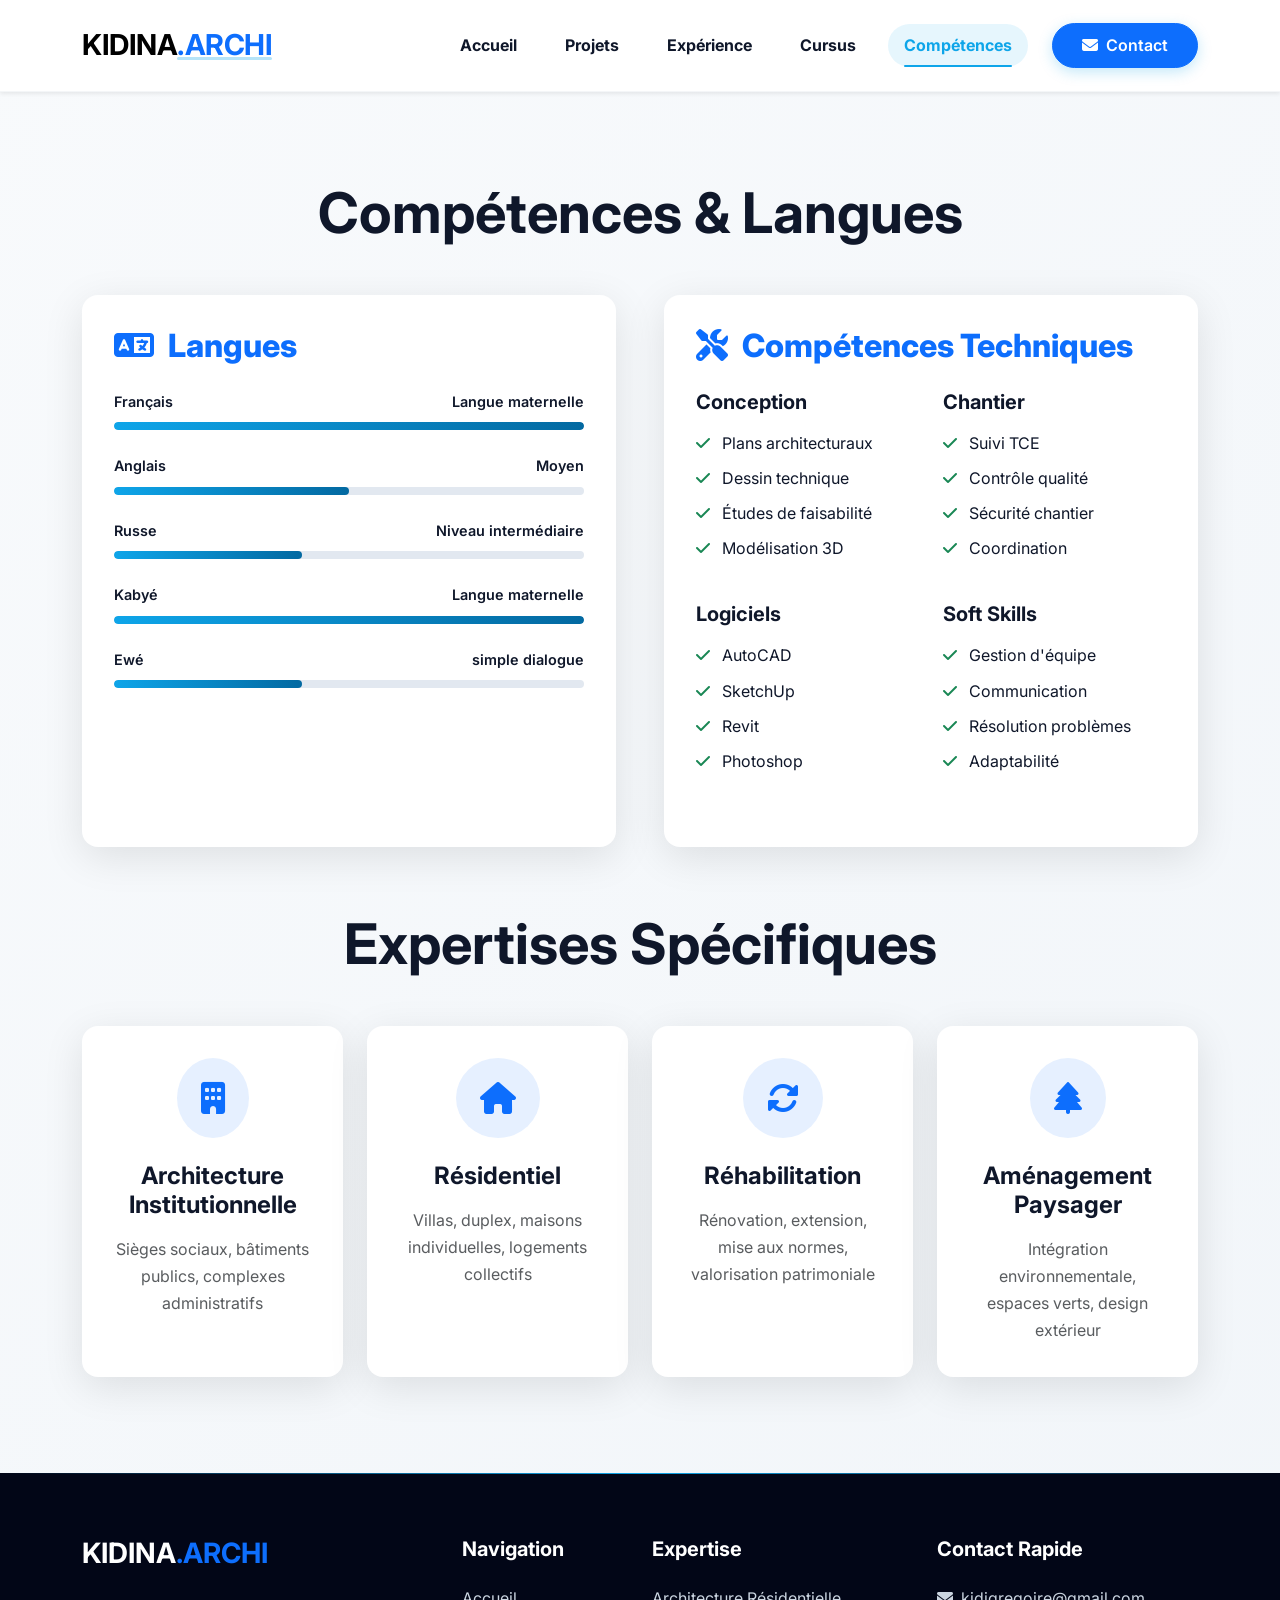
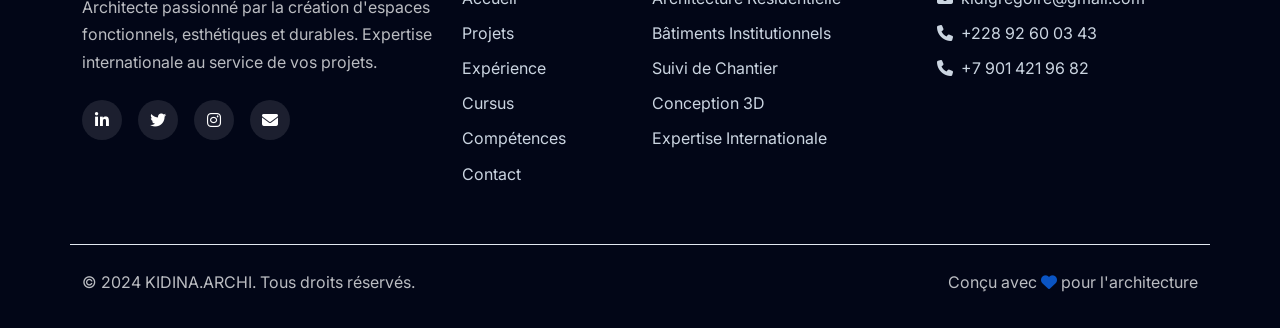
==== competences.html @ 82afd240 "Premier commit" ====
<!DOCTYPE html>
<html lang="fr">
<head>
    <meta charset="UTF-8">
    <meta name="viewport" content="width=device-width, initial-scale=1.0">
    <title>Compétences | KIDINA.ARCHI</title>
    
    <!-- Mêmes liens CSS que index.html -->
    <link href="https://cdn.jsdelivr.net/npm/bootstrap@5.3.0/dist/css/bootstrap.min.css" rel="stylesheet">
    <link rel="stylesheet" href="https://cdnjs.cloudflare.com/ajax/libs/font-awesome/6.4.0/css/all.min.css">
    <link href="https://fonts.googleapis.com/css2?family=Inter:wght@300;400;500;600;700;800;900&display=swap" rel="stylesheet">
    
    <!-- Style local - CHEMIN CORRECT -->
    <link rel="stylesheet" href="style.css">
</head>
<body>
    <!-- Navigation identique à index.html -->
    <nav class="navbar navbar-expand-lg fixed-top shadow-sm">
        <div class="container">
            <a class="navbar-brand fw-bold" href="index.html">
                KIDINA<span class="text-primary">.ARCHI</span>
            </a>
            
            <button class="navbar-toggler" type="button" data-bs-toggle="collapse" data-bs-target="#mainNav">
                <i class="fas fa-bars"></i>
            </button>
            
            <div class="collapse navbar-collapse" id="mainNav">
                <ul class="navbar-nav ms-auto align-items-center gap-3">
                    <li class="nav-item">
                        <a class="nav-link fw-bold" href="index.html">Accueil</a>
                    </li>
                    <li class="nav-item">
                        <a class="nav-link fw-bold" href="projets.html">Projets</a>
                    </li>
                    <li class="nav-item">
                        <a class="nav-link fw-bold" href="experience.html">Expérience</a>
                    </li>
                    <li class="nav-item">
                        <a class="nav-link fw-bold" href="cursus.html">Cursus</a>
                    </li>
                    <li class="nav-item">
                        <a class="nav-link fw-bold active" href="competences.html">Compétences</a>
                    </li>
                    <li class="nav-item ms-lg-2">
                        <a class="btn btn-primary btn-nav" href="contact.html">
                            <i class="fas fa-envelope me-2"></i>Contact
                        </a>
                    </li>
                </ul>
            </div>
        </div>
    </nav>

    <!-- Section principale -->
    <section class="section-padding" style="padding-top: 100px;">
        <div class="container">
            <h1 class="display-2 fw-bold mb-5 text-center reveal">Compétences & Langues</h1>
            
            <div class="row g-5">
                <!-- Langues -->
                <div class="col-lg-6 reveal">
                    <div class="card-modern h-100">
                        <h2 class="text-primary mb-4"><i class="fas fa-language me-2"></i> Langues</h2>
                        
                        <div class="skill-category">
                            <div class="skill-item">
                                <div class="skill-info">
                                    <span>Français</span>
                                    <span>Langue maternelle</span>
                                </div>
                                <div class="progress">
                                    <div class="progress-bar" style="width: 100%"></div>
                                </div>
                            </div>
                            
                            <div class="skill-item">
                                <div class="skill-info">
                                    <span>Anglais</span>
                                    <span>Moyen</span>
                                </div>
                                <div class="progress">
                                    <div class="progress-bar" style="width: 50%"></div>
                                </div>
                            </div>
                            
                            <div class="skill-item">
                                <div class="skill-info">
                                    <span>Russe</span>
                                    <span>Niveau intermédiaire</span>
                                </div>
                                <div class="progress">
                                    <div class="progress-bar" style="width: 40%"></div>
                                </div>
                            </div>
                            
                            <div class="skill-item">
                                <div class="skill-info">
                                    <span>Kabyé</span>
                                    <span>Langue maternelle</span>
                                </div>
                                <div class="progress">
                                    <div class="progress-bar" style="width: 100%"></div>
                                </div>
                            </div>
                            
                            <div class="skill-item">
                                <div class="skill-info">
                                    <span>Ewé</span>
                                    <span>simple dialogue</span>
                                </div>
                                <div class="progress">
                                    <div class="progress-bar" style="width: 40%"></div>
                                </div>
                            </div>
                        </div>
                    </div>
                </div>
                
                <!-- Compétences Techniques -->
                <div class="col-lg-6 reveal delay-1">
                    <div class="card-modern h-100">
                        <h2 class="text-primary mb-4"><i class="fas fa-tools me-2"></i> Compétences Techniques</h2>
                        
                        <div class="row">
                            <div class="col-md-6 mb-4">
                                <h5 class="fw-bold mb-3">Conception</h5>
                                <ul class="list-unstyled">
                                    <li class="mb-2"><i class="fas fa-check text-success me-2"></i> Plans architecturaux</li>
                                    <li class="mb-2"><i class="fas fa-check text-success me-2"></i> Dessin technique</li>
                                    <li class="mb-2"><i class="fas fa-check text-success me-2"></i> Études de faisabilité</li>
                                    <li class="mb-2"><i class="fas fa-check text-success me-2"></i> Modélisation 3D</li>
                                </ul>
                            </div>
                            
                            <div class="col-md-6 mb-4">
                                <h5 class="fw-bold mb-3">Chantier</h5>
                                <ul class="list-unstyled">
                                    <li class="mb-2"><i class="fas fa-check text-success me-2"></i> Suivi TCE</li>
                                    <li class="mb-2"><i class="fas fa-check text-success me-2"></i> Contrôle qualité</li>
                                    <li class="mb-2"><i class="fas fa-check text-success me-2"></i> Sécurité chantier</li>
                                    <li class="mb-2"><i class="fas fa-check text-success me-2"></i> Coordination</li>
                                </ul>
                            </div>
                            
                            <div class="col-md-6 mb-4">
                                <h5 class="fw-bold mb-3">Logiciels</h5>
                                <ul class="list-unstyled">
                                    <li class="mb-2"><i class="fas fa-check text-success me-2"></i> AutoCAD</li>
                                    <li class="mb-2"><i class="fas fa-check text-success me-2"></i> SketchUp</li>
                                    <li class="mb-2"><i class="fas fa-check text-success me-2"></i> Revit</li>
                                    <li class="mb-2"><i class="fas fa-check text-success me-2"></i> Photoshop</li>
                                </ul>
                            </div>
                            
                            <div class="col-md-6 mb-4">
                                <h5 class="fw-bold mb-3">Soft Skills</h5>
                                <ul class="list-unstyled">
                                    <li class="mb-2"><i class="fas fa-check text-success me-2"></i> Gestion d'équipe</li>
                                    <li class="mb-2"><i class="fas fa-check text-success me-2"></i> Communication</li>
                                    <li class="mb-2"><i class="fas fa-check text-success me-2"></i> Résolution problèmes</li>
                                    <li class="mb-2"><i class="fas fa-check text-success me-2"></i> Adaptabilité</li>
                                </ul>
                            </div>
                        </div>
                    </div>
                </div>
            </div>

            <!-- Section Compétences Complémentaires -->
            <div class="row mt-6">
                <div class="col-12">
                    <h2 class="display-4 fw-bold mb-5 text-center reveal">Expertises Spécifiques</h2>
                </div>
                
                <div class="col-md-6 col-lg-3 reveal">
                    <div class="card-modern text-center h-100">
                        <div class="bg-primary bg-opacity-10 rounded-circle p-4 d-inline-flex mb-4">
                            <i class="fas fa-building fa-2x text-primary"></i>
                        </div>
                        <h4 class="fw-bold mb-3">Architecture Institutionnelle</h4>
                        <p class="text-muted mb-0">
                            Sièges sociaux, bâtiments publics, complexes administratifs
                        </p>
                    </div>
                </div>
                
                <div class="col-md-6 col-lg-3 reveal delay-1">
                    <div class="card-modern text-center h-100">
                        <div class="bg-primary bg-opacity-10 rounded-circle p-4 d-inline-flex mb-4">
                            <i class="fas fa-home fa-2x text-primary"></i>
                        </div>
                        <h4 class="fw-bold mb-3">Résidentiel</h4>
                        <p class="text-muted mb-0">
                            Villas, duplex, maisons individuelles, logements collectifs
                        </p>
                    </div>
                </div>
                
                <div class="col-md-6 col-lg-3 reveal delay-2">
                    <div class="card-modern text-center h-100">
                        <div class="bg-primary bg-opacity-10 rounded-circle p-4 d-inline-flex mb-4">
                            <i class="fas fa-sync-alt fa-2x text-primary"></i>
                        </div>
                        <h4 class="fw-bold mb-3">Réhabilitation</h4>
                        <p class="text-muted mb-0">
                            Rénovation, extension, mise aux normes, valorisation patrimoniale
                        </p>
                    </div>
                </div>
                
                <div class="col-md-6 col-lg-3 reveal delay-3">
                    <div class="card-modern text-center h-100">
                        <div class="bg-primary bg-opacity-10 rounded-circle p-4 d-inline-flex mb-4">
                            <i class="fas fa-tree fa-2x text-primary"></i>
                        </div>
                        <h4 class="fw-bold mb-3">Aménagement Paysager</h4>
                        <p class="text-muted mb-0">
                            Intégration environnementale, espaces verts, design extérieur
                        </p>
                    </div>
                </div>
            </div>
        </div>
    </section>

    <!-- Footer identique à index.html -->
    <footer class="footer">
        <div class="container">
            <div class="row mb-5">
                <div class="col-lg-4 mb-4 mb-lg-0">
                    <h3 class="text-white fw-bold mb-4">KIDINA<span class="text-primary">.ARCHI</span></h3>
                    <p class="text-light opacity-75">
                        Architecte passionné par la création d'espaces fonctionnels, 
                        esthétiques et durables. Expertise internationale au service 
                        de vos projets.
                    </p>
                    <div class="social-links">
                        <a href="#" class="social-link">
                            <i class="fab fa-linkedin-in"></i>
                        </a>
                        <a href="#" class="social-link">
                            <i class="fab fa-twitter"></i>
                        </a>
                        <a href="#" class="social-link">
                            <i class="fab fa-instagram"></i>
                        </a>
                        <a href="mailto:kidigregoire@gmail.com" class="social-link">
                            <i class="fas fa-envelope"></i>
                        </a>
                    </div>
                </div>
                
                <div class="col-lg-2 col-md-6 mb-4 mb-lg-0">
                    <h5 class="text-white fw-bold mb-4">Navigation</h5>
                    <div class="footer-links">
                        <a href="index.html">Accueil</a>
                        <a href="projets.html">Projets</a>
                        <a href="experience.html">Expérience</a>
                        <a href="cursus.html">Cursus</a>
                        <a href="competences.html">Compétences</a>
                        <a href="contact.html">Contact</a>
                    </div>
                </div>
                
                <div class="col-lg-3 col-md-6 mb-4 mb-lg-0">
                    <h5 class="text-white fw-bold mb-4">Expertise</h5>
                    <div class="footer-links">
                        <a href="projets.html?filter=res">Architecture Résidentielle</a>
                        <a href="projets.html?filter=inst">Bâtiments Institutionnels</a>
                        <a href="experience.html">Suivi de Chantier</a>
                        <a href="competences.html">Conception 3D</a>
                        <a href="cursus.html">Expertise Internationale</a>
                    </div>
                </div>
                
                <div class="col-lg-3">
                    <h5 class="text-white fw-bold mb-4">Contact Rapide</h5>
                    <div class="footer-links">
                        <a href="mailto:kidigregoire@gmail.com">
                            <i class="fas fa-envelope me-2"></i>kidigregoire@gmail.com
                        </a>
                        <a href="tel:+22892600343">
                            <i class="fas fa-phone me-2"></i>+228 92 60 03 43
                        </a>
                        <a href="tel:+79014219682">
                            <i class="fas fa-phone me-2"></i>+7 901 421 96 82
                        </a>
                    </div>
                </div>
            </div>
            
            <div class="row pt-4 border-top border-light border-opacity-10">
                <div class="col-md-6">
                    <p class="mb-0 text-light opacity-75">
                        © 2024 KIDINA.ARCHI. Tous droits réservés.
                    </p>
                </div>
                <div class="col-md-6 text-md-end">
                    <p class="mb-0 text-light opacity-75">
                        Conçu avec <i class="fas fa-heart text-primary"></i> pour l'architecture
                    </p>
                </div>
            </div>
        </div>
    </footer>

    <!-- Scripts -->
    <script src="https://cdn.jsdelivr.net/npm/bootstrap@5.3.0/dist/js/bootstrap.bundle.min.js"></script>
    <!-- CHEMIN LOCAL CORRECT -->
    <script src="script.js"></script>
</body>
</html>
---- style.css ----
/* ============================================
   VARIABLES & RESET
============================================ */
:root {
    --primary: #0ea5e9;      /* Cyan vif - moderne */
    --primary-dark: #0369a1;
    --dark: #0f172a;         /* Bleu nuit */
    --darker: #020617;
    --light: #f8fafc;
    --gray: #64748b;
    --success: #10b981;
    --warning: #f59e0b;
    
    --shadow: 0 10px 40px rgba(0, 0, 0, 0.1);
    --shadow-lg: 0 25px 50px rgba(0, 0, 0, 0.15);
    --transition: all 0.4s cubic-bezier(0.175, 0.885, 0.32, 1.1);
    --border-radius: 16px;
}

* {
    margin: 0;
    padding: 0;
    box-sizing: border-box;
}

body {
    font-family: 'Inter', -apple-system, BlinkMacSystemFont, sans-serif;
    background-color: var(--light);
    color: var(--dark);
    line-height: 1.7;
    overflow-x: hidden;
    padding-top: 80px;
    background: linear-gradient(135deg, #f8fafc 0%, #f1f5f9 100%);
}

/* ============================================
   TYPOGRAPHIE
============================================ */
h1, h2, h3, h4, h5, h6 {
    font-weight: 800;
    line-height: 1.2;
    margin-bottom: 1rem;
}

.display-1 {
    font-size: clamp(3rem, 8vw, 5rem);
    letter-spacing: -0.02em;
}

.display-2 {
    font-size: clamp(2.5rem, 6vw, 3.5rem);
}

p.lead {
    font-size: 1.25rem;
    color: var(--gray);
}

/* ============================================
   NAVIGATION - Glassmorphism
============================================ */
.navbar {
    background: rgba(255, 255, 255, 0.92) !important;
    backdrop-filter: blur(20px);
    -webkit-backdrop-filter: blur(20px);
    border-bottom: 1px solid rgba(148, 163, 184, 0.1);
    padding: 1rem 0;
    transition: var(--transition);
    box-shadow: 0 4px 30px rgba(0, 0, 0, 0.05);
}

.navbar-brand {
    font-size: 1.8rem;
    letter-spacing: -0.5px;
    position: relative;
}

.navbar-brand span {
    position: relative;
}

.navbar-brand span::after {
    content: '';
    position: absolute;
    bottom: 2px;
    left: 0;
    width: 100%;
    height: 3px;
    background: var(--primary);
    opacity: 0.3;
    border-radius: 2px;
}

.nav-link {
    font-weight: 600;
    color: var(--dark) !important;
    padding: 0.5rem 1rem !important;
    border-radius: 50px;
    transition: var(--transition);
    position: relative;
}

.nav-link:hover {
    color: var(--primary) !important;
    background: rgba(14, 165, 233, 0.05);
}

.nav-link.active {
    color: var(--primary) !important;
    background: rgba(14, 165, 233, 0.1);
}

.nav-link.active::before {
    content: '';
    position: absolute;
    bottom: 0;
    left: 1rem;
    right: 1rem;
    height: 2px;
    background: var(--primary);
    border-radius: 2px;
}

.btn-nav {
    padding: 0.6rem 1.8rem !important;
    border-radius: 50px;
    font-weight: 600;
    transition: var(--transition) !important;
    box-shadow: 0 4px 14px rgba(14, 165, 233, 0.25);
}

.btn-nav:hover {
    transform: translateY(-2px);
    box-shadow: 0 8px 25px rgba(14, 165, 233, 0.35);
}

/* ============================================
   HERO SECTION - Architecture style
============================================ */
.hero {
    min-height: 100vh;
    display: flex;
    align-items: center;
    position: relative;
    overflow: hidden;
    background: linear-gradient(135deg, 
        var(--darker) 0%, 
        var(--dark) 50%, 
        #1e293b 100%);
    color: white;
}

.hero::before {
    content: '';
    position: absolute;
    top: 0;
    left: 0;
    right: 0;
    bottom: 0;
    background: 
        linear-gradient(45deg, transparent 65%, rgba(14, 165, 233, 0.1) 65%),
        linear-gradient(-45deg, transparent 75%, rgba(14, 165, 233, 0.05) 75%),
        linear-gradient(90deg, transparent 80%, rgba(14, 165, 233, 0.08) 80%);
    pointer-events: none;
}

.hero-badge {
    display: inline-block;
    background: rgba(255, 255, 255, 0.1);
    backdrop-filter: blur(10px);
    border: 1px solid rgba(255, 255, 255, 0.2);
    padding: 0.5rem 1.5rem;
    border-radius: 50px;
    font-size: 0.9rem;
    font-weight: 600;
    letter-spacing: 1px;
    margin-bottom: 2rem;
    animation: float 3s ease-in-out infinite;
}

@keyframes float {
    0%, 100% { transform: translateY(0); }
    50% { transform: translateY(-10px); }
}

.text-outline {
    color: transparent;
    -webkit-text-stroke: 2px white;
    text-stroke: 2px white;
    position: relative;
}

.text-outline::after {
    content: 'l\'avenir';
    position: absolute;
    left: 0;
    top: 0;
    color: white;
    -webkit-text-stroke: 0;
    clip-path: polygon(0 0, 100% 0, 100% 50%, 0 50%);
    animation: reveal 2s ease-in-out forwards;
}

@keyframes reveal {
    to { clip-path: polygon(0 0, 100% 0, 100% 100%, 0 100%); }
}

.hero-stats {
    display: flex;
    gap: 3rem;
    margin-top: 3rem;
    padding-top: 2rem;
    border-top: 1px solid rgba(255, 255, 255, 0.1);
}

.stat-item {
    text-align: center;
}

.stat-number {
    font-size: 2.5rem;
    font-weight: 800;
    color: var(--primary);
    display: block;
    line-height: 1;
}

.stat-label {
    font-size: 0.9rem;
    opacity: 0.8;
    text-transform: uppercase;
    letter-spacing: 1px;
}

/* ============================================
   CARTES MODERNES
============================================ */
.card-modern {
    background: white;
    border: none;
    border-radius: var(--border-radius);
    padding: 2rem;
    height: 100%;
    transition: var(--transition);
    box-shadow: var(--shadow);
    position: relative;
    overflow: hidden;
}

.card-modern::before {
    content: '';
    position: absolute;
    top: 0;
    left: 0;
    width: 4px;
    height: 100%;
    background: var(--primary);
    transform: scaleY(0);
    transition: transform 0.6s cubic-bezier(0.34, 1.56, 0.64, 1);
}

.card-modern:hover::before {
    transform: scaleY(1);
}

.card-modern:hover {
    transform: translateY(-15px);
    box-shadow: var(--shadow-lg);
}

.card-modern .badge {
    position: absolute;
    top: 1rem;
    right: 1rem;
    font-size: 0.7rem;
    padding: 0.25rem 0.75rem;
    border-radius: 20px;
}

/* ============================================
   TIMELINE EXPERIENCE
============================================ */
.timeline {
    position: relative;
    padding-left: 2rem;
}

.timeline::before {
    content: '';
    position: absolute;
    left: 0;
    top: 0;
    bottom: 0;
    width: 2px;
    background: linear-gradient(to bottom, 
        var(--primary) 0%, 
        rgba(14, 165, 233, 0.3) 100%);
}

.timeline-item {
    position: relative;
    margin-bottom: 3rem;
    padding-left: 2rem;
}

.timeline-item::before {
    content: '';
    position: absolute;
    left: -2.4rem;
    top: 0.5rem;
    width: 12px;
    height: 12px;
    border-radius: 50%;
    background: var(--primary);
    border: 3px solid white;
    box-shadow: 0 0 0 4px var(--primary);
}

.timeline-date {
    color: var(--primary);
    font-weight: 700;
    font-size: 0.9rem;
    margin-bottom: 0.5rem;
    display: inline-block;
    background: rgba(14, 165, 233, 0.1);
    padding: 0.25rem 1rem;
    border-radius: 20px;
}

/* ============================================
   COMPÉTENCES & PROGRESS BARS
============================================ */
.skill-category {
    margin-bottom: 2.5rem;
}

.skill-item {
    margin-bottom: 1.5rem;
}

.skill-info {
    display: flex;
    justify-content: space-between;
    margin-bottom: 0.5rem;
    font-size: 0.9rem;
    font-weight: 600;
}

.progress {
    height: 8px;
    border-radius: 4px;
    background: #e2e8f0;
    overflow: hidden;
}

.progress-bar {
    background: linear-gradient(90deg, var(--primary), var(--primary-dark));
    border-radius: 4px;
    transition: width 1.5s cubic-bezier(0.34, 1.56, 0.64, 1);
}

.language-flag {
    width: 24px;
    height: 24px;
    border-radius: 50%;
    object-fit: cover;
    margin-right: 10px;
    border: 2px solid white;
    box-shadow: 0 2px 5px rgba(0,0,0,0.1);
}

/* ============================================
   GALERIE PROJETS
============================================ */
.project-grid {
    display: grid;
    grid-template-columns: repeat(auto-fill, minmax(350px, 1fr));
    gap: 2rem;
}

.project-card {
    background: white;
    border-radius: var(--border-radius);
    overflow: hidden;
    box-shadow: var(--shadow);
    transition: var(--transition);
    position: relative;
}

.project-card:hover {
    transform: translateY(-10px);
    box-shadow: var(--shadow-lg);
}

.project-image {
    height: 250px;
    width: 100%;
    object-fit: cover;
    transition: transform 0.6s ease;
}

.project-card:hover .project-image {
    transform: scale(1.05);
}

.project-overlay {
    position: absolute;
    top: 0;
    left: 0;
    right: 0;
    bottom: 0;
    background: linear-gradient(to top, 
        rgba(15, 23, 42, 0.9) 0%, 
        transparent 50%);
    display: flex;
    flex-direction: column;
    justify-content: flex-end;
    padding: 2rem;
    opacity: 0;
    transition: opacity 0.3s ease;
}

.project-card:hover .project-overlay {
    opacity: 1;
}

.project-tags {
    display: flex;
    gap: 0.5rem;
    margin-top: 1rem;
    flex-wrap: wrap;
}

.project-tag {
    background: rgba(255, 255, 255, 0.2);
    color: white;
    padding: 0.25rem 0.75rem;
    border-radius: 20px;
    font-size: 0.75rem;
    backdrop-filter: blur(10px);
}

/* ============================================
   FILTRES PROJETS
============================================ */
.filter-bar {
    display: flex;
    gap: 0.5rem;
    margin-bottom: 3rem;
    flex-wrap: wrap;
}

.filter-btn {
    background: white;
    border: 2px solid #e2e8f0;
    color: var(--gray);
    padding: 0.75rem 1.5rem;
    border-radius: 50px;
    font-weight: 600;
    transition: var(--transition);
    cursor: pointer;
}

.filter-btn:hover {
    border-color: var(--primary);
    color: var(--primary);
    transform: translateY(-2px);
}

.filter-btn.active {
    background: var(--primary);
    border-color: var(--primary);
    color: white;
    box-shadow: 0 5px 15px rgba(14, 165, 233, 0.3);
}

/* ============================================
   CONTACT & FORMULAIRE
============================================ */
.contact-card {
    background: white;
    border-radius: var(--border-radius);
    padding: 3rem;
    box-shadow: var(--shadow-lg);
    height: 100%;
}

.contact-icon {
    width: 60px;
    height: 60px;
    background: rgba(14, 165, 233, 0.1);
    border-radius: 50%;
    display: flex;
    align-items: center;
    justify-content: center;
    margin-bottom: 1.5rem;
    color: var(--primary);
    font-size: 1.5rem;
}

.form-control {
    padding: 0.75rem 1rem;
    border: 2px solid #e2e8f0;
    border-radius: 10px;
    transition: var(--transition);
    font-size: 1rem;
}

.form-control:focus {
    border-color: var(--primary);
    box-shadow: 0 0 0 3px rgba(14, 165, 233, 0.1);
}

/* ============================================
   FOOTER
============================================ */
.footer {
    background: var(--darker);
    color: white;
    padding: 4rem 0 2rem;
    position: relative;
}

.footer::before {
    content: '';
    position: absolute;
    top: 0;
    left: 0;
    right: 0;
    height: 1px;
    background: linear-gradient(90deg, 
        transparent, 
        var(--primary), 
        transparent);
}

.footer-links a {
    color: #cbd5e1;
    text-decoration: none;
    transition: color 0.3s ease;
    display: block;
    margin-bottom: 0.5rem;
}

.footer-links a:hover {
    color: var(--primary);
}

.social-links {
    display: flex;
    gap: 1rem;
    margin-top: 1.5rem;
}

.social-link {
    width: 40px;
    height: 40px;
    background: rgba(255, 255, 255, 0.1);
    border-radius: 50%;
    display: flex;
    align-items: center;
    justify-content: center;
    color: white;
    text-decoration: none;
    transition: var(--transition);
}

.social-link:hover {
    background: var(--primary);
    transform: translateY(-3px);
}

/* ============================================
   ANIMATIONS
============================================ */
.reveal {
    opacity: 0;
    transform: translateY(40px);
    transition: opacity 0.8s cubic-bezier(0.34, 1.56, 0.64, 1), 
                transform 0.8s cubic-bezier(0.34, 1.56, 0.64, 1);
}

.reveal.active {
    opacity: 1;
    transform: translateY(0);
}

.delay-1 { transition-delay: 0.1s; }
.delay-2 { transition-delay: 0.2s; }
.delay-3 { transition-delay: 0.3s; }
.delay-4 { transition-delay: 0.4s; }

/* ============================================
   RESPONSIVE
============================================ */
@media (max-width: 768px) {
    body { padding-top: 70px; }
    
    .display-1 { font-size: 2.5rem; }
    .display-2 { font-size: 2rem; }
    
    .hero-stats {
        flex-direction: column;
        gap: 1.5rem;
    }
    
    .stat-number { font-size: 2rem; }
    
    .project-grid {
        grid-template-columns: 1fr;
    }
    
    .filter-bar {
        justify-content: center;
    }
    
    .contact-card {
        padding: 2rem;
    }
}

@media (max-width: 576px) {
    .navbar-brand { font-size: 1.5rem; }
    
    .btn-nav {
        padding: 0.5rem 1.2rem !important;
        font-size: 0.9rem;
    }
    
    .card-modern {
        padding: 1.5rem;
    }
}

/* ============================================
   UTILITIES
============================================ */
.text-gradient {
    background: linear-gradient(135deg, var(--primary), #3b82f6);
    -webkit-background-clip: text;
    -webkit-text-fill-color: transparent;
    background-clip: text;
}

.section-padding {
    padding: 6rem 0;
}

.mb-6 { margin-bottom: 4rem; }
.mt-6 { margin-top: 4rem; }

.border-light { border-color: #e2e8f0 !important; }
.border-primary-light { border-color: rgba(14, 165, 233, 0.2) !important; }

/* Loading animation */
.loading {
    display: inline-block;
    width: 20px;
    height: 20px;
    border: 3px solid rgba(255,255,255,.3);
    border-radius: 50%;
    border-top-color: var(--primary);
    animation: spin 1s ease-in-out infinite;
}

@keyframes spin {
    to { transform: rotate(360deg); }
}
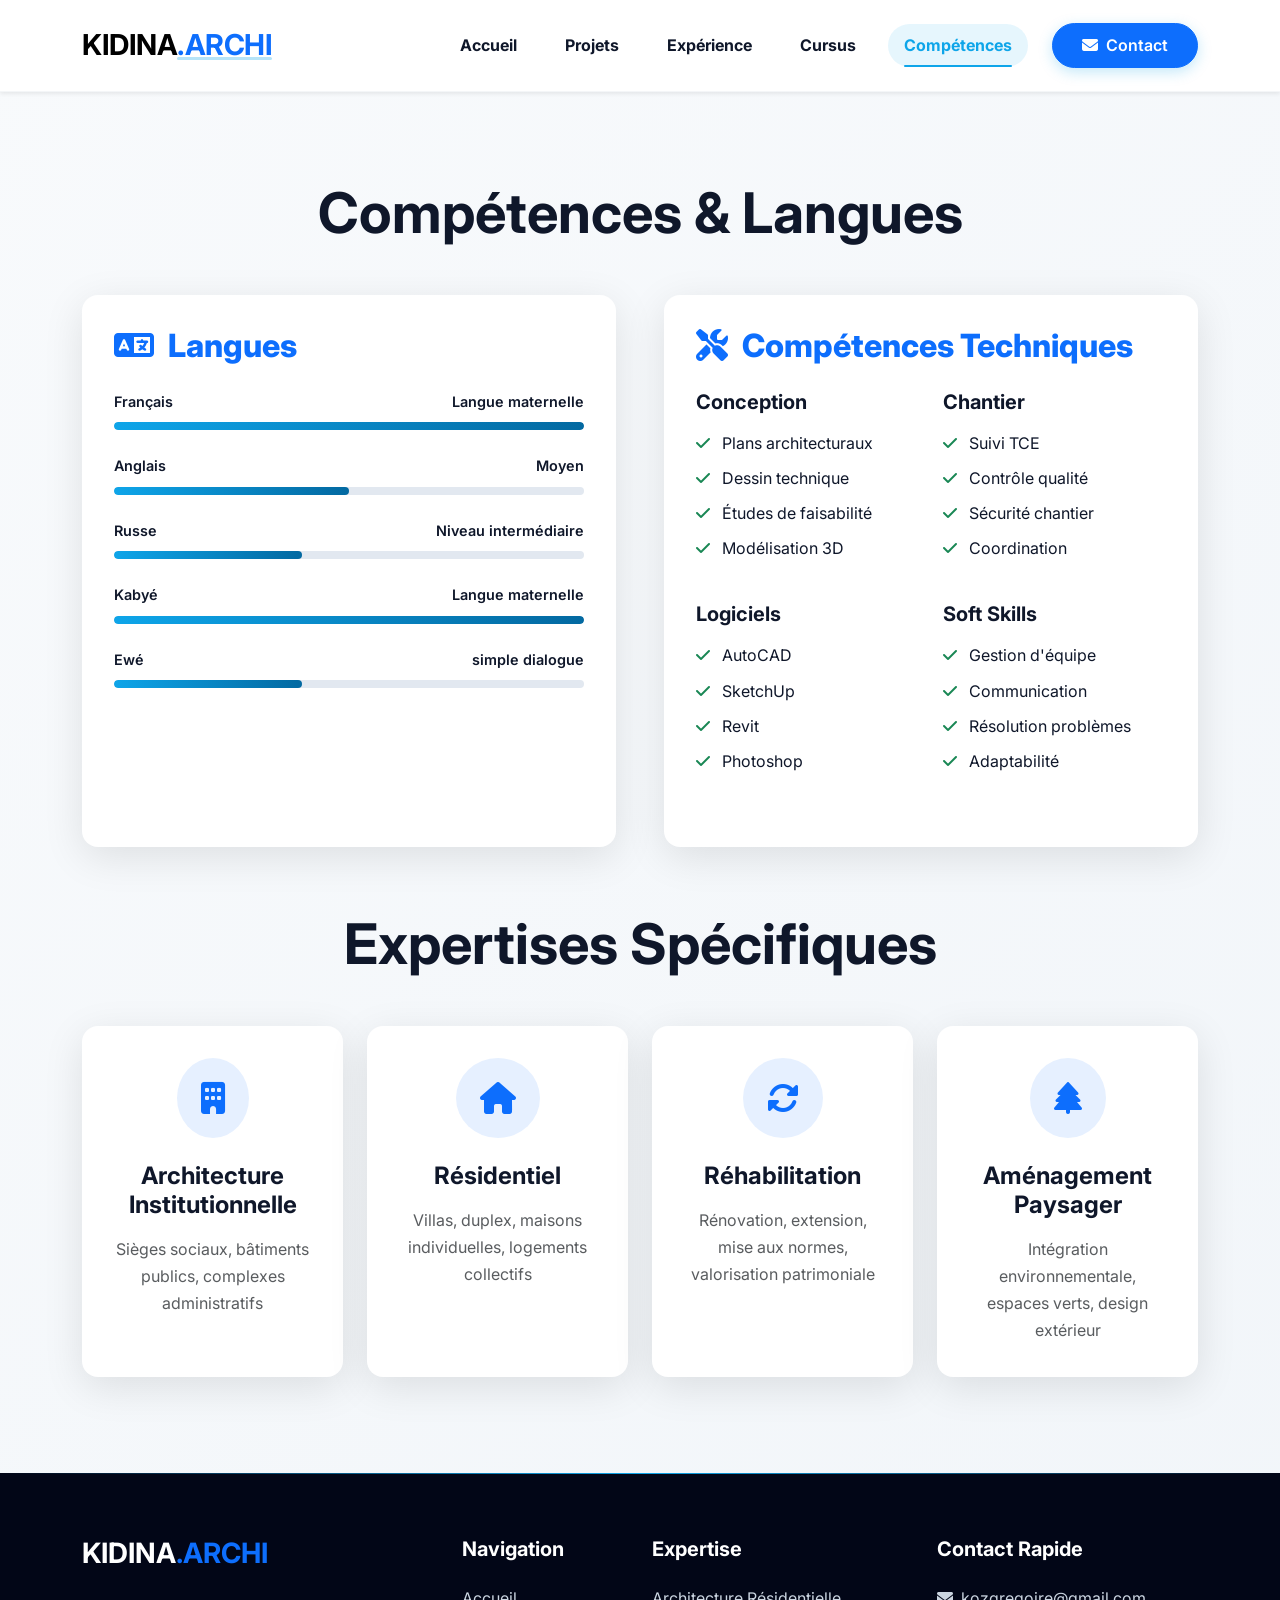
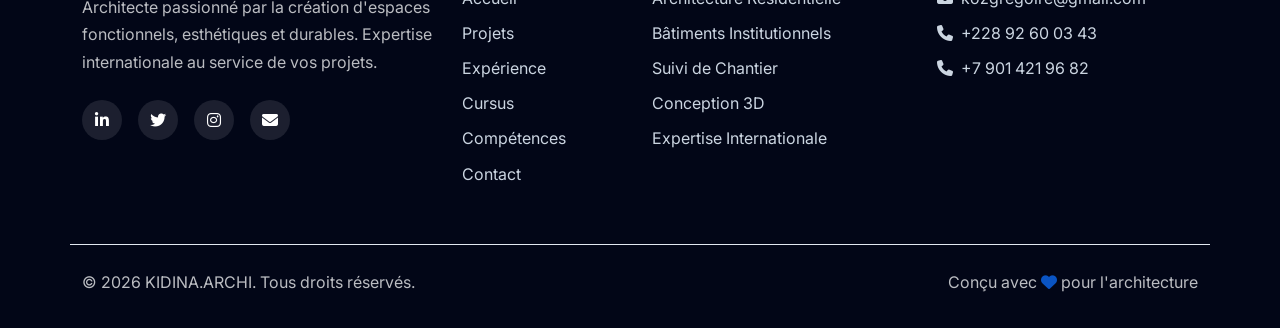
==== commit 7483f963: "Ajout, modification et quelques corrections" ====
--- a/competences.html
+++ b/competences.html
@@ -245,7 +245,7 @@
                         <a href="#" class="social-link">
                             <i class="fab fa-instagram"></i>
                         </a>
-                        <a href="mailto:kidigregoire@gmail.com" class="social-link">
+                        <a href="mailto:kozgregoire@gmail.com" class="social-link">
                             <i class="fas fa-envelope"></i>
                         </a>
                     </div>
@@ -277,8 +277,8 @@
                 <div class="col-lg-3">
                     <h5 class="text-white fw-bold mb-4">Contact Rapide</h5>
                     <div class="footer-links">
-                        <a href="mailto:kidigregoire@gmail.com">
-                            <i class="fas fa-envelope me-2"></i>kidigregoire@gmail.com
+                        <a href="mailto:kozgregoire@gmail.com">
+                            <i class="fas fa-envelope me-2"></i>kozgregoire@gmail.com
                         </a>
                         <a href="tel:+22892600343">
                             <i class="fas fa-phone me-2"></i>+228 92 60 03 43
@@ -293,7 +293,7 @@
             <div class="row pt-4 border-top border-light border-opacity-10">
                 <div class="col-md-6">
                     <p class="mb-0 text-light opacity-75">
-                        © 2024 KIDINA.ARCHI. Tous droits réservés.
+                        © 2026 KIDINA.ARCHI. Tous droits réservés.
                     </p>
                 </div>
                 <div class="col-md-6 text-md-end">
